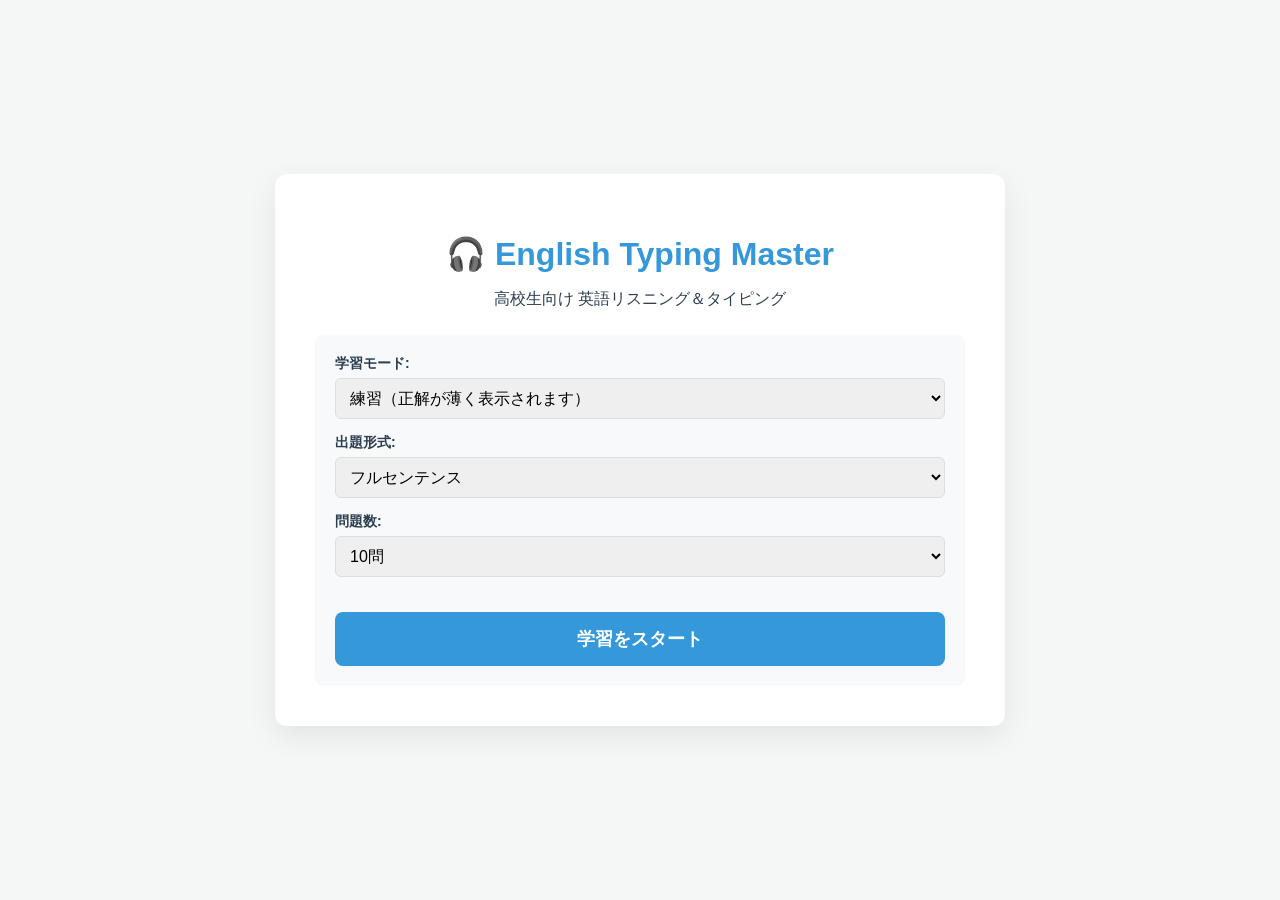
==== index.html @ 092b3718 "Add files via upload" ====
<!DOCTYPE html>
<html lang="ja">
<head>
    <meta charset="UTF-8">
    <meta name="viewport" content="width=device-width, initial-scale=1.0">
    <title>English Typing Master</title>
    <link rel="stylesheet" href="style.css">
</head>
<body>
    <div class="container">
        <div id="setup-screen" class="screen active">
            <h1>🎧 English Typing Master</h1>
            <p>高校生向け 英語リスニング＆タイピング</p>
            
            <div class="settings-box">
                <div class="setting-item">
                    <label>学習モード:</label>
                    <select id="setting-mode">
                        <option value="practice">練習（正解が薄く表示されます）</option>
                        <option value="test">テスト（正解は隠されます）</option>
                    </select>
                </div>
                <div class="setting-item">
                    <label>出題形式:</label>
                    <select id="setting-type">
                        <option value="sentence">フルセンテンス</option>
                        <option value="blank">穴埋め</option>
                    </select>
                </div>
                <div class="setting-item">
                    <label>問題数:</label>
                    <select id="setting-count">
                        <option value="5">5問（テスト用）</option>
                        <option value="10" selected>10問</option>
                        <option value="20">20問</option>
                        <option value="50">50問</option>
                    </select>
                </div>
                <button id="start-btn" class="primary-btn">学習をスタート</button>
            </div>
        </div>

        <div id="play-screen" class="screen">
            <div class="header-info">
                <span id="progress-text">問題: 1 / 10</span>
                <span id="category-badge">文法カテゴリ</span>
            </div>
            
            <div class="question-area">
                <p id="ja-text">日本語の訳がここに表示されます</p>
                <p id="en-display" class="en-text"></p>
                <p id="en-hint" class="en-hint"></p>
            </div>
            
            <div class="input-area">
                <input type="text" id="type-input" placeholder="Type here..." autocomplete="off" spellcheck="false">
            </div>
            
            <div class="controls">
                <button id="audio-btn" class="icon-btn">🔊 音声を聞く</button>
            </div>
        </div>

        <div id="result-screen" class="screen">
            <h2>🎉 セッション完了！</h2>
            <div class="result-stats">
                <p>挑戦した問題数: <span id="res-total">0</span> 問</p>
                <p>タイプミス回数: <span id="res-miss">0</span> 回</p>
            </div>
            <button id="retry-btn" class="primary-btn">トップに戻る</button>
        </div>
    </div>

    <script src="script.js"></script>
</body>
</html>
---- style.css ----
:root {
    --primary: #3498db;
    --primary-hover: #2980b9;
    --bg-color: #f4f7f6;
    --text-main: #2c3e50;
    --text-sub: #7f8c8d;
    --error: #e74c3c;
    --error-bg: #fadbd8;
    --white: #ffffff;
}

body {
    font-family: 'Helvetica Neue', Arial, 'Hiragino Kaku Gothic ProN', Meiryo, sans-serif;
    background-color: var(--bg-color);
    color: var(--text-main);
    display: flex;
    justify-content: center;
    align-items: center;
    min-height: 100vh;
    margin: 0;
}

.container {
    background: var(--white);
    padding: 40px;
    border-radius: 12px;
    box-shadow: 0 10px 30px rgba(0,0,0,0.08);
    width: 100%;
    max-width: 650px;
    text-align: center;
}

/* 画面切り替え用クラス */
.screen { display: none; }
.screen.active { display: block; animation: fadeIn 0.4s ease; }
@keyframes fadeIn { from { opacity: 0; transform: translateY(10px); } to { opacity: 1; transform: translateY(0); } }

/* スタート画面 */
h1 { color: var(--primary); margin-bottom: 5px; }
.settings-box { background: #f8f9fa; padding: 20px; border-radius: 8px; margin-top: 25px; text-align: left; }
.setting-item { margin-bottom: 15px; }
.setting-item label { display: block; font-weight: bold; margin-bottom: 5px; font-size: 14px; }
select { width: 100%; padding: 10px; border-radius: 6px; border: 1px solid #ddd; font-size: 16px; }

/* プレイ画面 */
.header-info { display: flex; justify-content: space-between; align-items: center; margin-bottom: 20px; font-size: 14px; color: var(--text-sub); border-bottom: 2px solid #eee; padding-bottom: 10px; }
#category-badge { background: var(--primary); color: white; padding: 4px 10px; border-radius: 20px; font-size: 12px; font-weight: bold; }
#ja-text { font-size: 18px; margin-bottom: 20px; font-weight: bold; }
.en-text { font-size: 28px; font-weight: bold; margin-bottom: 10px; letter-spacing: 1px; min-height: 40px; }
.en-hint { font-size: 24px; color: #dcdde1; margin-bottom: 20px; min-height: 35px; user-select: none; }
#type-input { width: 90%; font-size: 22px; padding: 15px; border: 2px solid #bdc3c7; border-radius: 8px; margin-bottom: 20px; outline: none; transition: 0.2s; text-align: center; }
#type-input:focus { border-color: var(--primary); box-shadow: 0 0 8px rgba(52, 152, 219, 0.3); }
#type-input.error { border-color: var(--error); background-color: var(--error-bg); }

/* ボタン類 */
.primary-btn { background: var(--primary); color: white; border: none; padding: 15px 30px; font-size: 18px; font-weight: bold; border-radius: 8px; cursor: pointer; width: 100%; transition: 0.3s; margin-top: 20px; }
.primary-btn:hover { background: var(--primary-hover); transform: translateY(-2px); }
.icon-btn { background: #f1f2f6; color: var(--text-main); border: none; padding: 10px 20px; font-size: 16px; border-radius: 6px; cursor: pointer; transition: 0.2s; font-weight: bold; }
.icon-btn:hover { background: #dfe4ea; }

/* リザルト画面 */
.result-stats { font-size: 18px; margin: 30px 0; background: #f8f9fa; padding: 20px; border-radius: 8px; }
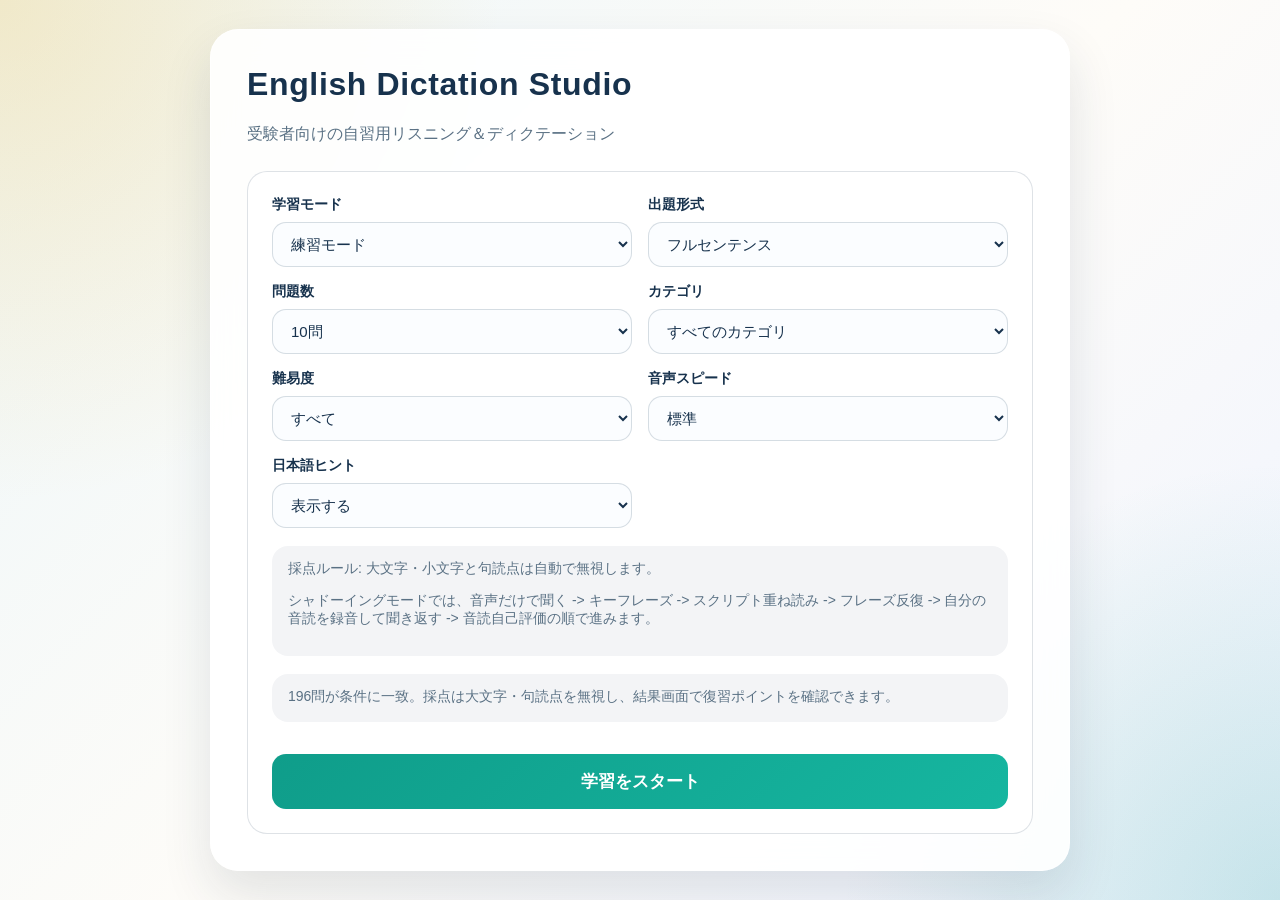
==== commit da379e15: "Add files via upload" ====
--- a/index.html
+++ b/index.html
@@ -3,39 +3,97 @@
 <head>
     <meta charset="UTF-8">
     <meta name="viewport" content="width=device-width, initial-scale=1.0">
-    <title>English Typing Master</title>
+    <title>English Dictation Studio</title>
     <link rel="stylesheet" href="style.css">
 </head>
 <body>
     <div class="container">
         <div id="setup-screen" class="screen active">
-            <h1>🎧 English Typing Master</h1>
-            <p>高校生向け 英語リスニング＆タイピング</p>
-            
+            <h1>English Dictation Studio</h1>
+            <p class="lead-text">受験者向けの自習用リスニング＆ディクテーション</p>
+
             <div class="settings-box">
-                <div class="setting-item">
-                    <label>学習モード:</label>
-                    <select id="setting-mode">
-                        <option value="practice">練習（正解が薄く表示されます）</option>
-                        <option value="test">テスト（正解は隠されます）</option>
-                    </select>
-                </div>
-                <div class="setting-item">
-                    <label>出題形式:</label>
-                    <select id="setting-type">
-                        <option value="sentence">フルセンテンス</option>
-                        <option value="blank">穴埋め</option>
-                    </select>
-                </div>
-                <div class="setting-item">
-                    <label>問題数:</label>
-                    <select id="setting-count">
-                        <option value="5">5問（テスト用）</option>
-                        <option value="10" selected>10問</option>
-                        <option value="20">20問</option>
-                        <option value="50">50問</option>
-                    </select>
-                </div>
+                <div class="setting-grid">
+                    <div class="setting-item">
+                        <label for="setting-mode">学習モード</label>
+                        <select id="setting-mode">
+                            <option value="practice">練習モード</option>
+                            <option value="test">集中モード</option>
+                            <option value="shadowing">リスニング・シャドーイング</option>
+                        </select>
+                    </div>
+                    <div class="setting-item">
+                        <label for="setting-type">出題形式</label>
+                        <select id="setting-type">
+                            <option value="sentence">フルセンテンス</option>
+                            <option value="blank">穴埋め</option>
+                        </select>
+                    </div>
+                    <div class="setting-item">
+                        <label for="setting-count">問題数</label>
+                        <select id="setting-count">
+                            <option value="5">5問</option>
+                            <option value="10" selected>10問</option>
+                            <option value="20">20問</option>
+                            <option value="50">50問</option>
+                        </select>
+                    </div>
+                    <div class="setting-item">
+                        <label for="setting-category">カテゴリ</label>
+                        <select id="setting-category">
+                            <option value="all">すべてのカテゴリ</option>
+                        </select>
+                    </div>
+                    <div class="setting-item">
+                        <label for="setting-difficulty">難易度</label>
+                        <select id="setting-difficulty">
+                            <option value="all">すべて</option>
+                            <option value="easy">やさしめ</option>
+                            <option value="medium">標準</option>
+                            <option value="hard">チャレンジ</option>
+                        </select>
+                    </div>
+                    <div class="setting-item">
+                        <label for="setting-speed">音声スピード</label>
+                        <select id="setting-speed">
+                            <option value="0.75">ゆっくり</option>
+                            <option value="0.9" selected>標準</option>
+                            <option value="1">少し速め</option>
+                        </select>
+                    </div>
+                    <div class="setting-item">
+                        <label for="setting-translation">日本語ヒント</label>
+                        <select id="setting-translation">
+                            <option value="show" selected>表示する</option>
+                            <option value="hide">表示しない</option>
+                        </select>
+                    </div>
+                </div>
+
+                <div class="settings-note">
+                    <p>採点ルール: 大文字・小文字と句読点は自動で無視します。</p>
+                    <p>シャドーイングモードでは、音声だけで聞く -> キーフレーズ -> スクリプト重ね読み -> フレーズ反復 -> 自分の音読を録音して聞き返す -> 音読自己評価の順で進みます。</p>
+                </div>
+
+                <div id="study-dashboard" class="study-dashboard hidden">
+                    <div class="dashboard-header">
+                        <h2>Study Dashboard</h2>
+                        <p id="history-summary" class="dashboard-summary"></p>
+                    </div>
+                    <div class="dashboard-grid">
+                        <div class="dashboard-panel">
+                            <p class="dashboard-label">おすすめ復習カテゴリ</p>
+                            <div id="recommended-categories" class="recommendation-chips"></div>
+                        </div>
+                        <div class="dashboard-panel">
+                            <p class="dashboard-label">クイック復習</p>
+                            <p id="mistake-bank-summary" class="dashboard-summary"></p>
+                            <div id="quick-review-actions" class="quick-review-actions"></div>
+                        </div>
+                    </div>
+                </div>
+
+                <p id="setup-status" class="setup-status" aria-live="polite"></p>
                 <button id="start-btn" class="primary-btn">学習をスタート</button>
             </div>
         </div>
@@ -43,34 +101,174 @@
         <div id="play-screen" class="screen">
             <div class="header-info">
                 <span id="progress-text">問題: 1 / 10</span>
-                <span id="category-badge">文法カテゴリ</span>
-            </div>
-            
+                <div class="header-badges">
+                    <span id="category-badge" class="badge">文法カテゴリ</span>
+                    <span id="difficulty-badge" class="badge secondary-badge">標準</span>
+                </div>
+            </div>
+
+            <div class="session-stats">
+                <span id="audio-count">再生: 0回</span>
+                <span id="hint-count">ヒント: 0回</span>
+                <span id="mistake-count">ミス: 0回</span>
+            </div>
+
+            <div class="focus-panel">
+                <span class="feedback-label">Before Listening</span>
+                <p id="focus-summary" class="focus-summary"></p>
+                <p id="focus-plan" class="focus-plan"></p>
+            </div>
+
             <div class="question-area">
-                <p id="ja-text">日本語の訳がここに表示されます</p>
+                <p id="ja-text" class="ja-text">日本語の訳がここに表示されます</p>
                 <p id="en-display" class="en-text"></p>
                 <p id="en-hint" class="en-hint"></p>
-            </div>
-            
-            <div class="input-area">
-                <input type="text" id="type-input" placeholder="Type here..." autocomplete="off" spellcheck="false">
-            </div>
-            
+                <p id="live-feedback" class="live-feedback" aria-live="polite">聞こえたまま入力してください。</p>
+            </div>
+
+            <div id="input-area" class="input-area">
+                <label class="visually-hidden" for="type-input">英語入力欄</label>
+                <input
+                    type="text"
+                    id="type-input"
+                    placeholder="Type here..."
+                    autocomplete="off"
+                    autocapitalize="off"
+                    spellcheck="false"
+                    inputmode="latin"
+                >
+            </div>
+
+            <div id="rules-box" class="rules-box">
+                <p>句読点は入力不要です。語順と聞き取れた語形に集中してください。</p>
+            </div>
+
             <div class="controls">
-                <button id="audio-btn" class="icon-btn">🔊 音声を聞く</button>
+                <button id="audio-btn" class="icon-btn">音声をもう一度聞く</button>
+                <button id="hint-btn" class="icon-btn">ヒントを表示</button>
+                <button id="answer-btn" class="ghost-btn">答えを確認</button>
+            </div>
+
+            <div id="shadowing-panel" class="shadowing-panel hidden">
+                <span class="feedback-label">Shadowing Practice</span>
+                <p id="shadowing-summary" class="feedback-summary"></p>
+                <div id="shadowing-chunk-practice" class="chunk-practice hidden">
+                    <span class="feedback-label">Phrase Repeat</span>
+                    <p id="shadowing-chunk-summary" class="feedback-summary"></p>
+                    <div id="shadowing-chunk-buttons" class="chunk-buttons"></div>
+                </div>
+                <button id="shadowing-finish-btn" class="primary-btn shadowing-finish-btn" type="button">この問題を振り返る</button>
+            </div>
+
+            <div id="question-feedback" class="question-feedback hidden">
+                <h2 id="question-feedback-title">振り返り</h2>
+                <p id="question-feedback-summary" class="feedback-summary"></p>
+
+                <div class="feedback-columns">
+                    <div class="feedback-block">
+                        <span id="feedback-correct-label" class="feedback-label">正解</span>
+                        <p id="feedback-correct-text"></p>
+                    </div>
+                    <div class="feedback-block">
+                        <span id="feedback-user-label" class="feedback-label">あなたの入力</span>
+                        <p id="feedback-user-text"></p>
+                    </div>
+                </div>
+
+                <p id="feedback-diff-text" class="feedback-diff"></p>
+                <div id="feedback-tags" class="insight-tags"></div>
+                <div id="feedback-diff-visual" class="diff-visual hidden">
+                    <div class="diff-row">
+                        <span class="diff-row-label">正解の並び</span>
+                        <div id="feedback-correct-diff" class="diff-tokens"></div>
+                    </div>
+                    <div class="diff-row">
+                        <span class="diff-row-label">あなたの並び</span>
+                        <div id="feedback-user-diff" class="diff-tokens"></div>
+                    </div>
+                </div>
+                <p id="feedback-tip-text" class="feedback-tip"></p>
+                <p id="feedback-next-step" class="feedback-next-step"></p>
+                <div class="after-listening-panel">
+                    <span class="feedback-label">After Listening</span>
+                    <p id="after-listening-summary" class="feedback-summary"></p>
+                    <div class="after-actions">
+                        <button id="feedback-audio-btn" class="secondary-btn" type="button">正解を見ながらもう一度聞く</button>
+                        <button id="shadowing-good-btn" class="after-btn" type="button">音読できた</button>
+                        <button id="shadowing-again-btn" class="after-btn" type="button">まだ不安</button>
+                    </div>
+                    <div id="feedback-chunk-practice" class="chunk-practice hidden">
+                        <span class="feedback-label">Phrase Repeat</span>
+                        <p id="feedback-chunk-summary" class="feedback-summary"></p>
+                        <div id="feedback-chunk-buttons" class="chunk-buttons"></div>
+                    </div>
+                    <div id="shadowing-recording-panel" class="recording-panel hidden">
+                        <span class="feedback-label">Speak & Compare</span>
+                        <p id="shadowing-recording-summary" class="feedback-summary"></p>
+                        <div class="recording-actions">
+                            <button id="shadowing-record-btn" class="secondary-btn" type="button">音読を録音</button>
+                            <button id="shadowing-playback-btn" class="secondary-btn" type="button">自分の音声を聞く</button>
+                        </div>
+                    </div>
+                </div>
+                <button id="next-btn" class="primary-btn">次の問題へ</button>
             </div>
         </div>
 
         <div id="result-screen" class="screen">
-            <h2>🎉 セッション完了！</h2>
+            <h2>Session Review</h2>
+
             <div class="result-stats">
-                <p>挑戦した問題数: <span id="res-total">0</span> 問</p>
-                <p>タイプミス回数: <span id="res-miss">0</span> 回</p>
-            </div>
-            <button id="retry-btn" class="primary-btn">トップに戻る</button>
+                <div class="stat-card">
+                    <span id="res-total-label" class="stat-label">挑戦</span>
+                    <strong id="res-total">0</strong>
+                </div>
+                <div class="stat-card">
+                    <span id="res-correct-label" class="stat-label">正答</span>
+                    <strong id="res-correct">0</strong>
+                </div>
+                <div class="stat-card">
+                    <span id="res-miss-label" class="stat-label">ミス</span>
+                    <strong id="res-miss">0</strong>
+                </div>
+                <div class="stat-card">
+                    <span id="res-audio-label" class="stat-label">再生</span>
+                    <strong id="res-audio">0</strong>
+                </div>
+                <div class="stat-card">
+                    <span id="res-accuracy-label" class="stat-label">正答率</span>
+                    <strong id="res-accuracy">0%</strong>
+                </div>
+                <div class="stat-card">
+                    <span id="res-shadowing-label" class="stat-label">要再音読</span>
+                    <strong id="res-shadowing">0</strong>
+                </div>
+            </div>
+
+            <p id="progress-note" class="progress-note"></p>
+
+            <div class="result-section">
+                <h3>今回の弱点</h3>
+                <ul id="weakness-list" class="weakness-list"></ul>
+            </div>
+
+            <div class="result-section">
+                <h3>今回のつまずき傾向</h3>
+                <ul id="pattern-list" class="weakness-list"></ul>
+            </div>
+
+            <div class="result-section">
+                <h3>復習メモ</h3>
+                <div id="review-list" class="review-list"></div>
+            </div>
+
+            <div class="result-actions">
+                <button id="retry-missed-btn" class="secondary-btn hidden">復習だけ再挑戦</button>
+                <button id="retry-btn" class="primary-btn">トップに戻る</button>
+            </div>
         </div>
     </div>
 
     <script src="script.js"></script>
 </body>
-</html>+</html>
--- a/style.css
+++ b/style.css
@@ -1,62 +1,835 @@
 :root {
-    --primary: #3498db;
-    --primary-hover: #2980b9;
-    --bg-color: #f4f7f6;
-    --text-main: #2c3e50;
-    --text-sub: #7f8c8d;
-    --error: #e74c3c;
-    --error-bg: #fadbd8;
-    --white: #ffffff;
+    --ink-strong: #17324d;
+    --ink-main: #284b63;
+    --ink-soft: #5a7184;
+    --surface: rgba(255, 255, 255, 0.9);
+    --surface-strong: #ffffff;
+    --line: rgba(23, 50, 77, 0.14);
+    --accent: #0f9d8a;
+    --accent-dark: #0a7667;
+    --accent-soft: rgba(15, 157, 138, 0.12);
+    --warm: #f9c74f;
+    --error: #d84f68;
+    --error-soft: rgba(216, 79, 104, 0.12);
+    --shadow: 0 24px 50px rgba(23, 50, 77, 0.12);
+}
+
+* {
+    box-sizing: border-box;
 }
 
 body {
-    font-family: 'Helvetica Neue', Arial, 'Hiragino Kaku Gothic ProN', Meiryo, sans-serif;
-    background-color: var(--bg-color);
-    color: var(--text-main);
+    margin: 0;
+    min-height: 100vh;
     display: flex;
     justify-content: center;
     align-items: center;
-    min-height: 100vh;
+    padding: 24px;
+    font-family: "Avenir Next", "Helvetica Neue", "Hiragino Sans", "Yu Gothic", sans-serif;
+    color: var(--ink-main);
+    background:
+        radial-gradient(circle at top left, rgba(249, 199, 79, 0.28), transparent 32%),
+        radial-gradient(circle at bottom right, rgba(15, 157, 138, 0.18), transparent 28%),
+        linear-gradient(135deg, #edf6f9 0%, #fefcf8 52%, #eef3ff 100%);
+}
+
+.container {
+    width: 100%;
+    max-width: 860px;
+    padding: 36px;
+    border-radius: 28px;
+    background: var(--surface);
+    border: 1px solid rgba(255, 255, 255, 0.55);
+    box-shadow: var(--shadow);
+    backdrop-filter: blur(18px);
+}
+
+.screen {
+    display: none;
+}
+
+.screen.active {
+    display: block;
+    animation: fadeIn 0.32s ease;
+}
+
+@keyframes fadeIn {
+    from {
+        opacity: 0;
+        transform: translateY(10px);
+    }
+    to {
+        opacity: 1;
+        transform: translateY(0);
+    }
+}
+
+h1,
+h2,
+h3,
+p {
+    margin-top: 0;
+}
+
+h1,
+h2 {
+    color: var(--ink-strong);
+    letter-spacing: 0.02em;
+}
+
+.lead-text {
+    margin-bottom: 26px;
+    color: var(--ink-soft);
+}
+
+.settings-box,
+.question-feedback,
+.result-section,
+.rules-box,
+.focus-panel,
+.after-listening-panel,
+.shadowing-panel {
+    background: var(--surface-strong);
+    border: 1px solid var(--line);
+    border-radius: 20px;
+}
+
+.settings-box {
+    padding: 24px;
+}
+
+.setting-grid {
+    display: grid;
+    grid-template-columns: repeat(2, minmax(0, 1fr));
+    gap: 16px;
+}
+
+.setting-item label {
+    display: block;
+    margin-bottom: 8px;
+    font-size: 14px;
+    font-weight: 700;
+    color: var(--ink-strong);
+}
+
+select,
+input {
+    width: 100%;
+    border-radius: 14px;
+    border: 1px solid rgba(40, 75, 99, 0.18);
+    background: #fbfdff;
+    color: var(--ink-strong);
+}
+
+select {
+    padding: 12px 14px;
+    font-size: 15px;
+}
+
+input {
+    padding: 18px 20px;
+    font-size: 22px;
+    transition: border-color 0.2s ease, box-shadow 0.2s ease, background 0.2s ease;
+}
+
+input:focus,
+select:focus {
+    outline: none;
+    border-color: rgba(15, 157, 138, 0.45);
+    box-shadow: 0 0 0 5px rgba(15, 157, 138, 0.12);
+}
+
+input.error {
+    border-color: var(--error);
+    background: var(--error-soft);
+    box-shadow: none;
+}
+
+.settings-note,
+.setup-status {
+    margin-top: 18px;
+    padding: 14px 16px;
+    border-radius: 16px;
+    background: rgba(23, 50, 77, 0.05);
+    color: var(--ink-soft);
+    font-size: 14px;
+}
+
+.setup-status {
+    min-height: 48px;
+}
+
+.study-dashboard {
+    margin-top: 18px;
+    padding: 18px;
+    border-radius: 18px;
+    background: linear-gradient(135deg, rgba(15, 157, 138, 0.08), rgba(255, 255, 255, 0.92));
+    border: 1px solid rgba(15, 157, 138, 0.16);
+}
+
+.dashboard-header {
+    display: flex;
+    align-items: flex-start;
+    justify-content: space-between;
+    gap: 16px;
+    flex-wrap: wrap;
+    margin-bottom: 14px;
+}
+
+.dashboard-grid {
+    display: grid;
+    grid-template-columns: repeat(2, minmax(0, 1fr));
+    gap: 16px;
+}
+
+.dashboard-panel {
+    padding: 16px;
+    border-radius: 16px;
+    background: rgba(255, 255, 255, 0.72);
+    border: 1px solid rgba(15, 157, 138, 0.12);
+}
+
+.dashboard-header h2 {
+    margin-bottom: 0;
+    font-size: 20px;
+}
+
+.dashboard-summary,
+.dashboard-label,
+.progress-note {
+    color: var(--ink-soft);
+    line-height: 1.7;
+}
+
+.dashboard-summary {
+    max-width: 520px;
+    margin-bottom: 0;
+}
+
+.dashboard-label {
+    margin-bottom: 8px;
+    font-size: 13px;
+    font-weight: 700;
+    letter-spacing: 0.06em;
+    text-transform: uppercase;
+}
+
+.recommendation-chips {
+    display: flex;
+    flex-wrap: wrap;
+    gap: 10px;
+}
+
+.quick-review-actions {
+    display: flex;
+    flex-wrap: wrap;
+    gap: 10px;
+}
+
+.chip-btn {
+    padding: 10px 14px;
+    border-radius: 999px;
+    background: rgba(255, 255, 255, 0.9);
+    border: 1px solid rgba(15, 157, 138, 0.18);
+    color: var(--accent-dark);
+    font-size: 14px;
+    font-weight: 700;
+}
+
+.quick-action-btn {
+    flex: 1 1 180px;
+    padding: 12px 14px;
+    border-radius: 16px;
+    background: rgba(23, 50, 77, 0.06);
+    border: 1px solid rgba(23, 50, 77, 0.08);
+    color: var(--ink-strong);
+    text-align: left;
+}
+
+.quick-action-btn strong {
+    display: block;
+    margin-bottom: 4px;
+    font-size: 15px;
+}
+
+.quick-action-btn span {
+    display: block;
+    font-size: 13px;
+    color: var(--ink-soft);
+    line-height: 1.5;
+}
+
+.header-info,
+.session-stats,
+.controls,
+.result-actions {
+    display: flex;
+    align-items: center;
+    justify-content: space-between;
+    gap: 12px;
+}
+
+.header-info {
+    margin-bottom: 12px;
+}
+
+.header-badges {
+    display: flex;
+    gap: 10px;
+    flex-wrap: wrap;
+}
+
+.badge {
+    display: inline-flex;
+    align-items: center;
+    padding: 7px 12px;
+    border-radius: 999px;
+    background: var(--accent-soft);
+    color: var(--accent-dark);
+    font-size: 13px;
+    font-weight: 700;
+}
+
+.secondary-badge {
+    background: rgba(249, 199, 79, 0.22);
+    color: #8b6200;
+}
+
+.session-stats {
+    margin-bottom: 22px;
+    flex-wrap: wrap;
+    color: var(--ink-soft);
+    font-size: 14px;
+}
+
+.focus-panel,
+.after-listening-panel {
+    margin-bottom: 18px;
+    padding: 18px 20px;
+}
+
+.shadowing-panel {
+    margin-top: 18px;
+    padding: 18px 20px;
+}
+
+.focus-summary,
+.focus-plan {
+    margin-bottom: 0;
+    color: var(--ink-soft);
+    line-height: 1.7;
+}
+
+.focus-plan {
+    margin-top: 8px;
+}
+
+.question-area {
+    padding: 28px;
+    border-radius: 24px;
+    background:
+        linear-gradient(135deg, rgba(15, 157, 138, 0.08), rgba(255, 255, 255, 0.82)),
+        var(--surface-strong);
+    border: 1px solid rgba(15, 157, 138, 0.12);
+}
+
+.ja-text {
+    font-size: 17px;
+    font-weight: 700;
+    color: var(--ink-main);
+    line-height: 1.7;
+}
+
+.en-text {
+    margin-bottom: 12px;
+    font-size: 30px;
+    font-weight: 800;
+    line-height: 1.4;
+    letter-spacing: 0.03em;
+    color: var(--ink-strong);
+}
+
+.en-hint {
+    min-height: 28px;
+    margin-bottom: 0;
+    color: #4f8a8b;
+    font-size: 15px;
+    line-height: 1.6;
+}
+
+.live-feedback {
+    min-height: 24px;
+    margin-top: 14px;
+    margin-bottom: 0;
+    color: var(--ink-soft);
+    font-size: 14px;
+}
+
+.input-area,
+.rules-box,
+.controls,
+.question-feedback,
+.result-section {
+    margin-top: 18px;
+}
+
+.rules-box {
+    padding: 14px 16px;
+    color: var(--ink-soft);
+    font-size: 14px;
+}
+
+.controls {
+    flex-wrap: wrap;
+}
+
+button {
+    border: none;
+    cursor: pointer;
+    transition: transform 0.18s ease, background 0.18s ease, opacity 0.18s ease;
+    font-family: inherit;
+}
+
+button:hover {
+    transform: translateY(-1px);
+}
+
+button:disabled {
+    cursor: default;
+    opacity: 0.6;
+    transform: none;
+}
+
+.primary-btn,
+.secondary-btn,
+.icon-btn,
+.ghost-btn {
+    border-radius: 14px;
+    font-weight: 700;
+}
+
+.primary-btn {
+    width: 100%;
+    padding: 16px 18px;
+    margin-top: 18px;
+    background: linear-gradient(135deg, var(--accent) 0%, #16b6a0 100%);
+    color: #ffffff;
+    font-size: 17px;
+}
+
+.secondary-btn {
+    padding: 15px 18px;
+    background: rgba(23, 50, 77, 0.08);
+    color: var(--ink-strong);
+    font-size: 15px;
+}
+
+.after-actions {
+    display: flex;
+    flex-wrap: wrap;
+    gap: 10px;
+    margin-top: 14px;
+}
+
+.chunk-practice {
+    margin-top: 16px;
+    padding-top: 16px;
+    border-top: 1px solid var(--line);
+}
+
+.recording-panel {
+    margin-top: 16px;
+    padding-top: 16px;
+    border-top: 1px solid var(--line);
+}
+
+.recording-actions {
+    display: flex;
+    flex-wrap: wrap;
+    gap: 10px;
+    margin-top: 12px;
+}
+
+.recording-actions .secondary-btn {
+    flex: 1 1 180px;
+}
+
+.chunk-buttons {
+    display: flex;
+    flex-wrap: wrap;
+    gap: 10px;
+    margin-top: 12px;
+}
+
+.chunk-btn {
+    flex: 1 1 180px;
+    padding: 12px 14px;
+    border-radius: 16px;
+    background: rgba(15, 157, 138, 0.08);
+    border: 1px solid rgba(15, 157, 138, 0.16);
+    color: var(--ink-strong);
+    text-align: left;
+}
+
+.chunk-btn.is-active {
+    background: rgba(15, 157, 138, 0.16);
+    border-color: rgba(15, 157, 138, 0.28);
+}
+
+.chunk-btn strong,
+.chunk-btn span {
+    display: block;
+}
+
+.chunk-btn strong {
+    margin-bottom: 4px;
+    font-size: 14px;
+    color: var(--accent-dark);
+}
+
+.chunk-btn span {
+    font-size: 13px;
+    line-height: 1.5;
+}
+
+.after-btn {
+    flex: 1 1 150px;
+    padding: 14px 16px;
+    border-radius: 14px;
+    background: rgba(23, 50, 77, 0.06);
+    color: var(--ink-strong);
+    font-size: 15px;
+    font-weight: 700;
+}
+
+.after-btn.is-active {
+    background: rgba(15, 157, 138, 0.14);
+    color: var(--accent-dark);
+}
+
+.after-btn.is-warning {
+    background: rgba(249, 199, 79, 0.28);
+    color: #8b6200;
+}
+
+.shadowing-finish-btn {
+    margin-top: 14px;
+}
+
+.result-actions .primary-btn,
+.result-actions .secondary-btn {
+    flex: 1 1 220px;
+    width: auto;
+    margin-top: 0;
+}
+
+.icon-btn,
+.ghost-btn {
+    flex: 1 1 180px;
+    padding: 14px 16px;
+    font-size: 15px;
+}
+
+.icon-btn {
+    background: rgba(23, 50, 77, 0.08);
+    color: var(--ink-strong);
+}
+
+.ghost-btn {
+    background: rgba(216, 79, 104, 0.08);
+    color: #9f2944;
+}
+
+.question-feedback {
+    padding: 22px;
+}
+
+.question-feedback.hidden,
+.hidden {
+    display: none;
+}
+
+.feedback-summary,
+.feedback-diff,
+.feedback-tip,
+.feedback-next-step {
+    color: var(--ink-soft);
+    line-height: 1.7;
+}
+
+.insight-tags {
+    display: flex;
+    flex-wrap: wrap;
+    gap: 8px;
+    margin: 14px 0 0;
+}
+
+.insight-tag {
+    display: inline-flex;
+    align-items: center;
+    padding: 7px 11px;
+    border-radius: 999px;
+    font-size: 13px;
+    font-weight: 700;
+    background: rgba(23, 50, 77, 0.08);
+    color: var(--ink-strong);
+}
+
+.insight-tag.is-critical {
+    background: rgba(216, 79, 104, 0.12);
+    color: #a8354e;
+}
+
+.insight-tag.is-warning {
+    background: rgba(249, 199, 79, 0.24);
+    color: #8b6200;
+}
+
+.insight-tag.is-positive {
+    background: rgba(15, 157, 138, 0.12);
+    color: var(--accent-dark);
+}
+
+.diff-visual {
+    margin: 16px 0;
+    padding: 16px;
+    border-radius: 16px;
+    background: rgba(23, 50, 77, 0.04);
+}
+
+.diff-row + .diff-row {
+    margin-top: 12px;
+}
+
+.diff-row-label {
+    display: block;
+    margin-bottom: 8px;
+    font-size: 13px;
+    font-weight: 700;
+    color: var(--ink-soft);
+}
+
+.diff-tokens {
+    display: flex;
+    flex-wrap: wrap;
+    gap: 8px;
+}
+
+.token-chip {
+    display: inline-flex;
+    align-items: center;
+    min-height: 32px;
+    padding: 6px 10px;
+    border-radius: 999px;
+    font-size: 14px;
+    font-weight: 700;
+    border: 1px solid transparent;
+}
+
+.token-match {
+    background: rgba(15, 157, 138, 0.12);
+    color: var(--accent-dark);
+}
+
+.token-missing {
+    background: rgba(216, 79, 104, 0.12);
+    border-color: rgba(216, 79, 104, 0.22);
+    color: #a8354e;
+}
+
+.token-extra {
+    background: rgba(249, 199, 79, 0.24);
+    border-color: rgba(139, 98, 0, 0.16);
+    color: #8b6200;
+}
+
+.token-placeholder {
+    background: rgba(23, 50, 77, 0.06);
+    color: rgba(23, 50, 77, 0.4);
+}
+
+.feedback-columns {
+    display: grid;
+    grid-template-columns: repeat(2, minmax(0, 1fr));
+    gap: 14px;
+    margin: 18px 0;
+}
+
+.feedback-block {
+    padding: 16px;
+    border-radius: 16px;
+    background: rgba(23, 50, 77, 0.04);
+}
+
+.feedback-label {
+    display: block;
+    margin-bottom: 8px;
+    font-size: 12px;
+    font-weight: 700;
+    letter-spacing: 0.08em;
+    color: var(--ink-soft);
+    text-transform: uppercase;
+}
+
+.feedback-block p {
+    margin-bottom: 0;
+    color: var(--ink-strong);
+    word-break: break-word;
+}
+
+.result-stats {
+    display: grid;
+    grid-template-columns: repeat(auto-fit, minmax(120px, 1fr));
+    gap: 14px;
+    margin-top: 24px;
+}
+
+.stat-card {
+    padding: 18px;
+    border-radius: 20px;
+    background: var(--surface-strong);
+    border: 1px solid var(--line);
+    text-align: center;
+}
+
+.stat-label {
+    display: block;
+    margin-bottom: 8px;
+    font-size: 13px;
+    font-weight: 700;
+    color: var(--ink-soft);
+}
+
+.stat-card strong {
+    font-size: 28px;
+    color: var(--ink-strong);
+}
+
+.weakness-list,
+.review-list {
     margin: 0;
-}
-
-.container {
-    background: var(--white);
-    padding: 40px;
-    border-radius: 12px;
-    box-shadow: 0 10px 30px rgba(0,0,0,0.08);
-    width: 100%;
-    max-width: 650px;
-    text-align: center;
-}
-
-/* 画面切り替え用クラス */
-.screen { display: none; }
-.screen.active { display: block; animation: fadeIn 0.4s ease; }
-@keyframes fadeIn { from { opacity: 0; transform: translateY(10px); } to { opacity: 1; transform: translateY(0); } }
-
-/* スタート画面 */
-h1 { color: var(--primary); margin-bottom: 5px; }
-.settings-box { background: #f8f9fa; padding: 20px; border-radius: 8px; margin-top: 25px; text-align: left; }
-.setting-item { margin-bottom: 15px; }
-.setting-item label { display: block; font-weight: bold; margin-bottom: 5px; font-size: 14px; }
-select { width: 100%; padding: 10px; border-radius: 6px; border: 1px solid #ddd; font-size: 16px; }
-
-/* プレイ画面 */
-.header-info { display: flex; justify-content: space-between; align-items: center; margin-bottom: 20px; font-size: 14px; color: var(--text-sub); border-bottom: 2px solid #eee; padding-bottom: 10px; }
-#category-badge { background: var(--primary); color: white; padding: 4px 10px; border-radius: 20px; font-size: 12px; font-weight: bold; }
-#ja-text { font-size: 18px; margin-bottom: 20px; font-weight: bold; }
-.en-text { font-size: 28px; font-weight: bold; margin-bottom: 10px; letter-spacing: 1px; min-height: 40px; }
-.en-hint { font-size: 24px; color: #dcdde1; margin-bottom: 20px; min-height: 35px; user-select: none; }
-#type-input { width: 90%; font-size: 22px; padding: 15px; border: 2px solid #bdc3c7; border-radius: 8px; margin-bottom: 20px; outline: none; transition: 0.2s; text-align: center; }
-#type-input:focus { border-color: var(--primary); box-shadow: 0 0 8px rgba(52, 152, 219, 0.3); }
-#type-input.error { border-color: var(--error); background-color: var(--error-bg); }
-
-/* ボタン類 */
-.primary-btn { background: var(--primary); color: white; border: none; padding: 15px 30px; font-size: 18px; font-weight: bold; border-radius: 8px; cursor: pointer; width: 100%; transition: 0.3s; margin-top: 20px; }
-.primary-btn:hover { background: var(--primary-hover); transform: translateY(-2px); }
-.icon-btn { background: #f1f2f6; color: var(--text-main); border: none; padding: 10px 20px; font-size: 16px; border-radius: 6px; cursor: pointer; transition: 0.2s; font-weight: bold; }
-.icon-btn:hover { background: #dfe4ea; }
-
-/* リザルト画面 */
-.result-stats { font-size: 18px; margin: 30px 0; background: #f8f9fa; padding: 20px; border-radius: 8px; }+    padding: 0;
+    list-style: none;
+}
+
+.progress-note {
+    margin-top: 18px;
+    margin-bottom: 0;
+}
+
+.weakness-list li {
+    padding: 12px 0;
+    border-bottom: 1px solid var(--line);
+    color: var(--ink-main);
+    line-height: 1.6;
+}
+
+.weakness-list li:last-child {
+    border-bottom: none;
+}
+
+.review-card {
+    padding: 18px;
+    border-radius: 18px;
+    border: 1px solid var(--line);
+    background: rgba(255, 255, 255, 0.78);
+}
+
+.review-card + .review-card {
+    margin-top: 14px;
+}
+
+.review-card h4 {
+    margin-bottom: 10px;
+    color: var(--ink-strong);
+}
+
+.review-card p {
+    margin-bottom: 8px;
+    color: var(--ink-main);
+    line-height: 1.6;
+}
+
+.review-meta {
+    font-size: 13px;
+    color: var(--ink-soft);
+}
+
+.review-diff {
+    margin-bottom: 12px;
+}
+
+.review-header {
+    display: flex;
+    align-items: flex-start;
+    justify-content: space-between;
+    gap: 12px;
+    flex-wrap: wrap;
+    margin-bottom: 10px;
+}
+
+.review-priority {
+    padding: 6px 10px;
+    border-radius: 999px;
+    font-size: 12px;
+    font-weight: 700;
+    background: rgba(216, 79, 104, 0.12);
+    color: #a8354e;
+}
+
+.review-card.is-clean {
+    border-style: dashed;
+}
+
+.visually-hidden {
+    position: absolute;
+    width: 1px;
+    height: 1px;
+    padding: 0;
+    margin: -1px;
+    overflow: hidden;
+    clip: rect(0, 0, 0, 0);
+    white-space: nowrap;
+    border: 0;
+}
+
+@media (max-width: 720px) {
+    body {
+        padding: 14px;
+        align-items: flex-start;
+    }
+
+    .container {
+        padding: 22px;
+        border-radius: 22px;
+    }
+
+    .setting-grid,
+    .dashboard-grid,
+    .feedback-columns,
+    .result-stats {
+        grid-template-columns: 1fr;
+    }
+
+    .header-info,
+    .session-stats,
+    .controls,
+    .result-actions {
+        flex-direction: column;
+        align-items: stretch;
+    }
+
+    .en-text {
+        font-size: 24px;
+    }
+
+    input {
+        font-size: 20px;
+    }
+
+    .icon-btn,
+    .ghost-btn,
+    .secondary-btn {
+        width: 100%;
+    }
+}
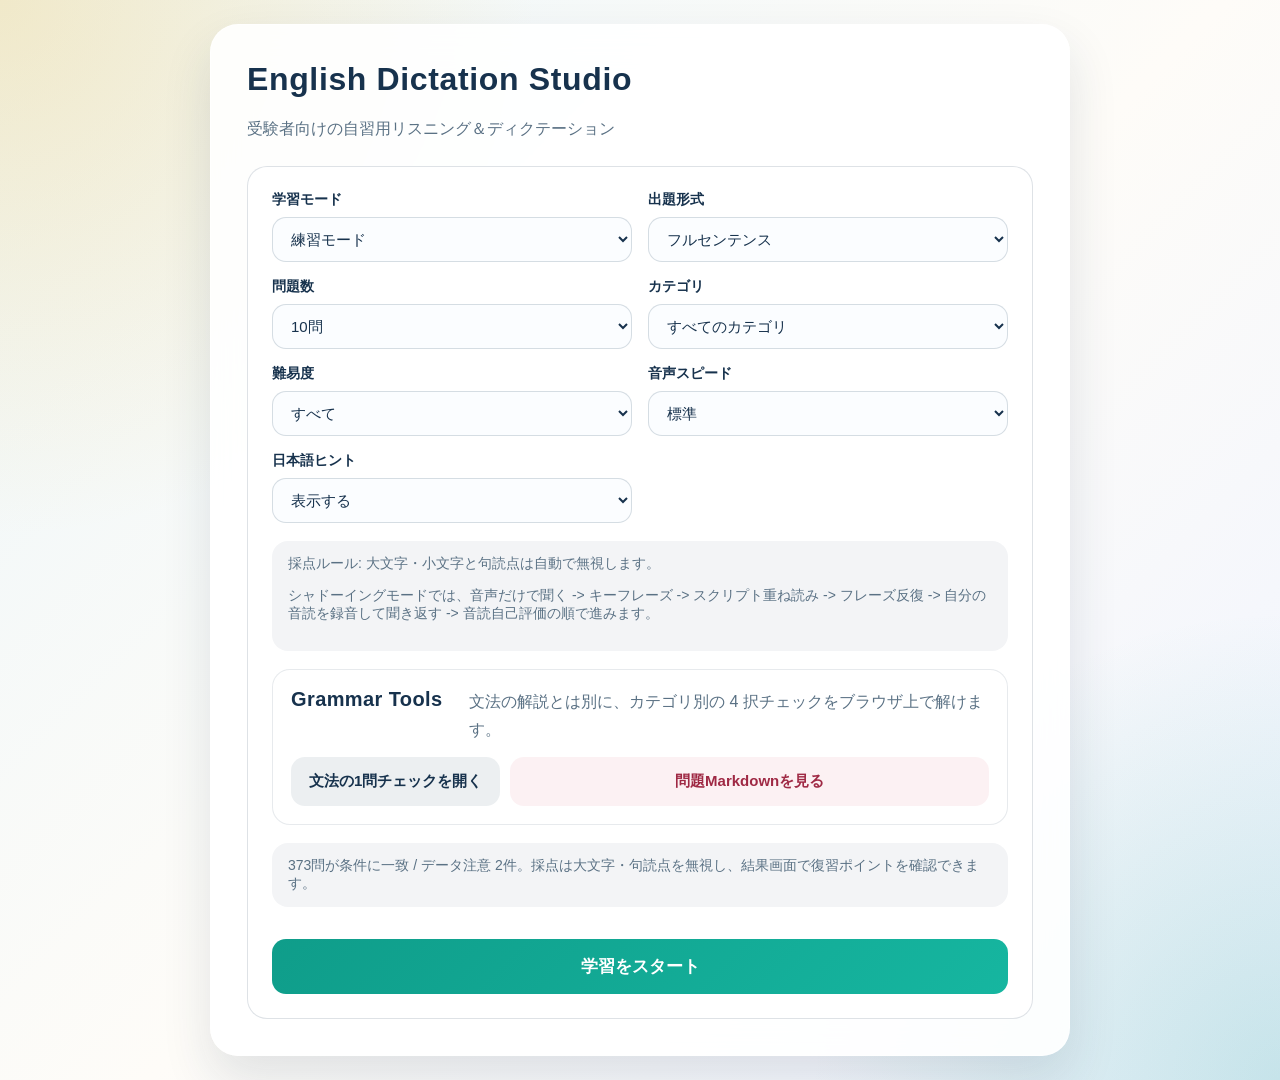
==== commit 3ddb3144: "Add files via upload" ====
--- a/index.html
+++ b/index.html
@@ -93,6 +93,17 @@
                     </div>
                 </div>
 
+                <div class="study-tools">
+                    <div class="dashboard-header">
+                        <h2>Grammar Tools</h2>
+                        <p class="dashboard-summary">文法の解説とは別に、カテゴリ別の 4 択チェックをブラウザ上で解けます。</p>
+                    </div>
+                    <div class="resource-links">
+                        <a href="grammar-quiz.html" class="secondary-btn resource-link">文法の1問チェックを開く</a>
+                        <a href="docs/grammar-review-quiz.md" class="ghost-btn resource-link">問題Markdownを見る</a>
+                    </div>
+                </div>
+
                 <p id="setup-status" class="setup-status" aria-live="polite"></p>
                 <button id="start-btn" class="primary-btn">学習をスタート</button>
             </div>
--- a/style.css
+++ b/style.css
@@ -167,6 +167,14 @@
     border: 1px solid rgba(15, 157, 138, 0.16);
 }
 
+.study-tools {
+    margin-top: 18px;
+    padding: 18px;
+    border-radius: 18px;
+    background: rgba(255, 255, 255, 0.76);
+    border: 1px solid rgba(23, 50, 77, 0.1);
+}
+
 .dashboard-header {
     display: flex;
     align-items: flex-start;
@@ -224,6 +232,20 @@
     display: flex;
     flex-wrap: wrap;
     gap: 10px;
+}
+
+.resource-links {
+    display: flex;
+    flex-wrap: wrap;
+    gap: 10px;
+    margin-top: 14px;
+}
+
+.resource-link {
+    display: inline-flex;
+    align-items: center;
+    justify-content: center;
+    text-decoration: none;
 }
 
 .chip-btn {
@@ -331,6 +353,54 @@
         linear-gradient(135deg, rgba(15, 157, 138, 0.08), rgba(255, 255, 255, 0.82)),
         var(--surface-strong);
     border: 1px solid rgba(15, 157, 138, 0.12);
+}
+
+.quiz-container {
+    max-width: 900px;
+}
+
+.quiz-question-text {
+    margin-bottom: 0;
+    font-size: 28px;
+    font-weight: 800;
+    line-height: 1.55;
+    color: var(--ink-strong);
+}
+
+.quiz-options {
+    display: grid;
+    gap: 12px;
+    margin-top: 18px;
+}
+
+.quiz-option-btn {
+    width: 100%;
+    display: flex;
+    align-items: flex-start;
+    gap: 10px;
+    text-align: left;
+    border: 1px solid rgba(23, 50, 77, 0.1);
+}
+
+.quiz-option-btn strong {
+    min-width: 28px;
+    color: var(--accent-dark);
+}
+
+.quiz-option-btn span {
+    line-height: 1.6;
+}
+
+.quiz-option-btn.is-correct {
+    background: rgba(15, 157, 138, 0.12);
+    border-color: rgba(15, 157, 138, 0.26);
+    color: var(--ink-strong);
+}
+
+.quiz-option-btn.is-wrong {
+    background: rgba(216, 79, 104, 0.12);
+    border-color: rgba(216, 79, 104, 0.24);
+    color: var(--ink-strong);
 }
 
 .ja-text {
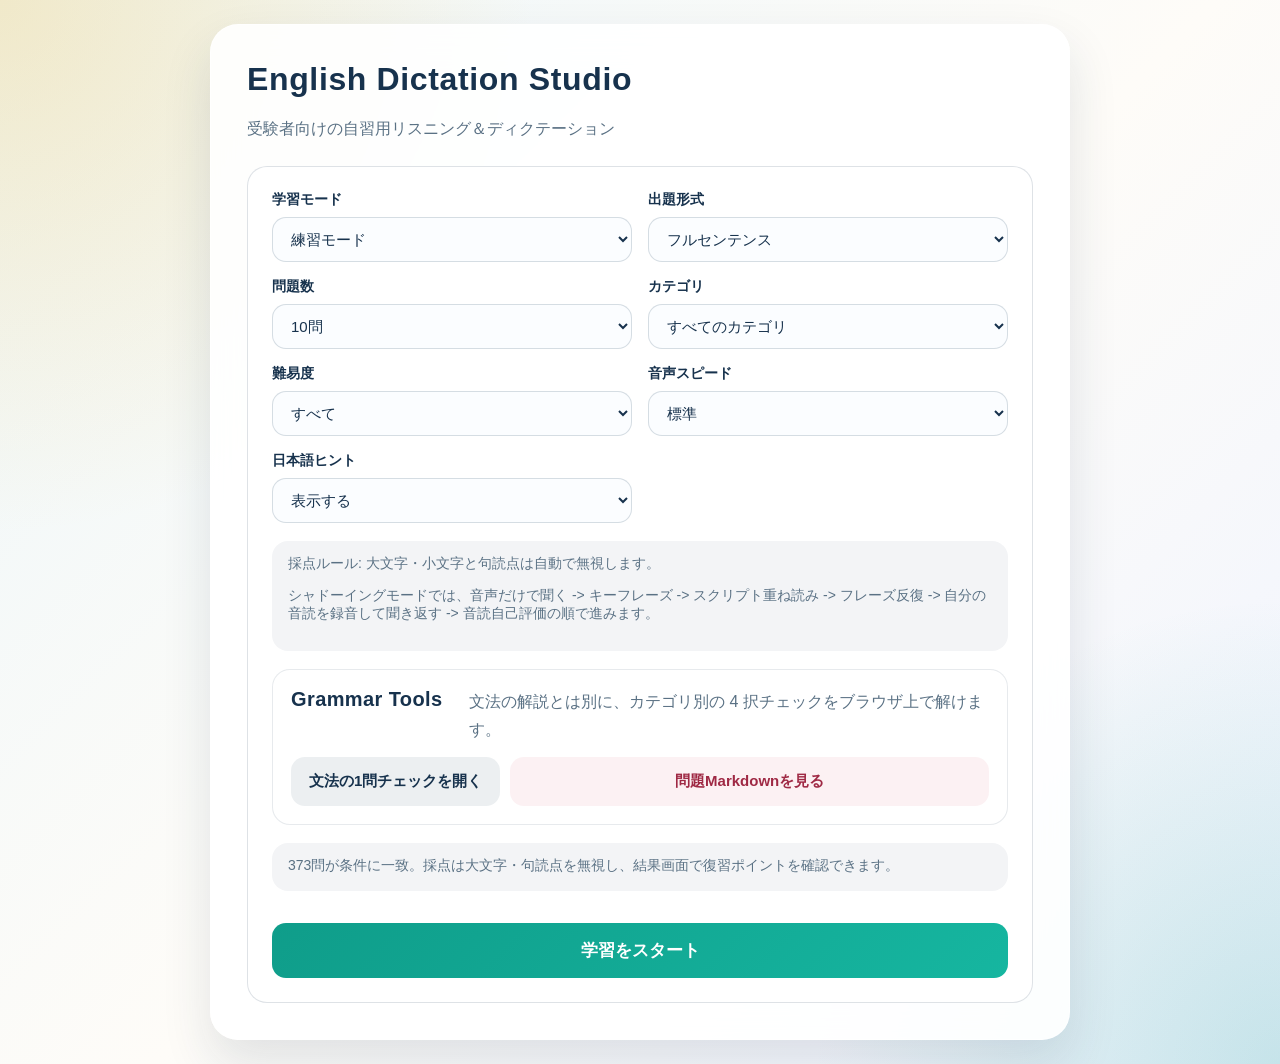
==== commit 8a9b3983: "Add MP3 audio, fix grammar quiz navigation and markdown viewer - Add gTTS-based Python script to gen" ====
--- a/index.html
+++ b/index.html
@@ -100,7 +100,7 @@
                     </div>
                     <div class="resource-links">
                         <a href="grammar-quiz.html" class="secondary-btn resource-link">文法の1問チェックを開く</a>
-                        <a href="docs/grammar-review-quiz.md" class="ghost-btn resource-link">問題Markdownを見る</a>
+                        <a href="markdown-viewer.html?file=docs/grammar-review-quiz.md" class="ghost-btn resource-link">問題Markdownを見る</a>
                     </div>
                 </div>
 
--- a/style.css
+++ b/style.css
@@ -403,6 +403,18 @@
     color: var(--ink-strong);
 }
 
+.quiz-top-nav {
+    display: flex;
+    margin-bottom: 14px;
+}
+
+.quiz-back-btn {
+    flex: 0 0 auto;
+    width: auto;
+    padding: 10px 16px;
+    font-size: 14px;
+}
+
 .ja-text {
     font-size: 17px;
     font-weight: 700;
